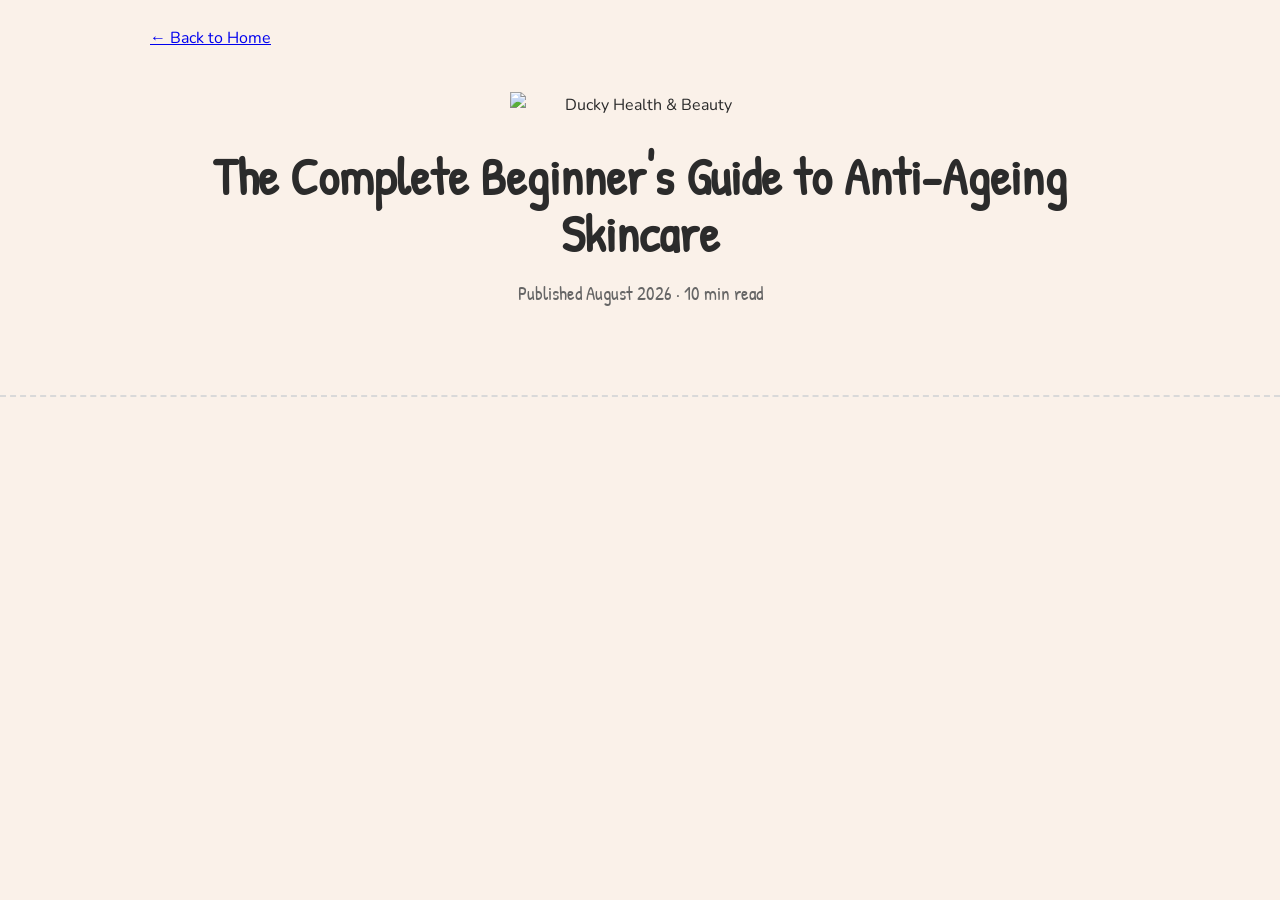
==== articles/anti-ageing-skincare.html @ 44a0ce1e "Create anti-ageing-skincare.html" ====
<!DOCTYPE html>
<html lang="en">

<head>
    <meta charset="UTF-8">
    <meta name="viewport" content="width=device-width, initial-scale=1.0">
    <title>The Complete Beginner's Guide to Anti-Ageing Skincare | Ducky Health & Beauty</title>

    <link rel="stylesheet" href="../css/style.css">
</head>

<body>

<header>

<div class="container">

<a href="../index.html">← Back to Home</a>

<div class="article-header">

<img src="../images/logo.png"
     alt="Ducky Health & Beauty"
     class="hero-logo">

<h1>The Complete Beginner's Guide to Anti-Ageing Skincare</h1>

<p class="article-date">
Published August 2026 · 10 min read
</p>

</div>

</div>

</header>

<main class="container">

<!-- ARTICLE CONTENT GOES HERE -->

</main>

</body>

  </html>
---- css/style.css ----
/* ==================================================
   DUCKY HEALTH & BEAUTY v1.0
================================================== */

@import url('https://fonts.googleapis.com/css2?family=Patrick+Hand&family=Nunito:wght@400;600;700&display=swap');

*{
    margin:0;
    padding:0;
    box-sizing:border-box;
}

body{
    background:#FAF1E9;
    color:#2B2B2B;
    font-family:'Nunito',sans-serif;
    line-height:1.7;

}

.container{
    width:92%;
    max-width:980px;
    margin:auto;
}

header{
    padding:25px 0;
    border-bottom:2px dashed #d9d9d9;
}

nav{
    display:flex;
    justify-content:center;
    align-items:center;
    margin-top:10px;
}

.logo{
    text-align:center;
    margin-bottom:20px;
}

.logo img{
    width:220px;
    max-width:90%;
    height:auto;
    display:block;
    margin:0 auto;

}

.logo a{
    text-decoration:none;
    color:#2B2B2B;
}

nav ul{
    list-style:none;
    display:flex;
    gap:20px;
}

nav a{
    text-decoration:none;
    color:#2B2B2B;
    font-weight:700;
}
.hero-logo{
    width:260px;
    max-width:90%;
    height:auto;
    display:block;
    margin:0 auto 30px;
}
.hero{
    padding:40px 0 60px;
    text-align:center;

}

.hero h1{
    font-family:'Patrick Hand',cursive;
    font-size:3rem;
    line-height:1.1;
    margin-bottom:15px;
}

.hero p{
    max-width:650px;
    font-size:1.05rem;
}
.card{
    border:2px solid #2B2B2B;
    border-radius:18px;
    padding:35px;
    margin:35px 0;
    background:#FFF9F4;
    box-shadow:6px 6px 0 rgba(0,0,0,.08);
}

.card h2{
    font-family:'Patrick Hand',cursive;
    font-size:2rem;
    margin-bottom:18px;
}

.card p,
.card li{
    font-size:1.05rem;
    line-height:1.9;
}

.card p{
    margin-bottom:18px;
}

.card ul{
    padding-left:25px;
}

.card li{
    margin-bottom:12px;
   }

.scribble{
    font-family:'Patrick Hand',cursive;
    font-size:1.1rem;
    color:#7B4DFF;
    margin-bottom:12px;
    transform:rotate(-2deg);
}

.button{
    display:inline-block;
    margin-top:20px;
    padding:12px 20px;
    border:2px solid #2B2B2B;
    border-radius:12px;
    color:#2B2B2B;
    text-decoration:none;
    font-weight:700;
}

.button{
    display:inline-block;
    margin-top:20px;
    padding:12px 20px;
    border:2px solid #2B2B2B;
    border-radius:12px;
    color:#2B2B2B;
    text-decoration:none;
    font-weight:700;
    transition:.2s ease;
}

.button:hover{
    background:#FFF59D;
    transform:translateY(-2px);
}

footer{
    margin-top:70px;
    padding:30px 0;
    text-align:center;
    border-top:2px dashed #d9d9d9;
    font-size:.9rem;
}

/* ==========================================
   ARTICLE PAGE
========================================== */

.article-header{
    text-align:center;
    margin:40px auto 60px;
}

.article-header h1{
    font-family:'Patrick Hand',cursive;
    font-size:3.2rem;
    line-height:1.1;
    margin:20px 0 15px;
}

.article-date{
    font-family:'Patrick Hand',cursive;
    font-size:1.2rem;
    color:#666;
}

.article-header a{
    text-decoration:none;
    color:#2B2B2B;
    font-weight:700;
}

@media(max-width:700px){

nav{
    flex-direction:column;
    gap:15px;
}

nav ul{
    flex-wrap:wrap;
    justify-content:center;
}

.hero h1{
    font-size:2.3rem;
}

}

/* ==========================================
   WEBSITE CHARACTERS
========================================== */

.hero-character{

display:block;

width:220px;

max-width:80%;

margin:25px auto;

transform:rotate(-3deg);

}

/* ==========================================
   ARTICLE CHARACTER
========================================== */

.article-character{

display:block;

width:240px;

max-width:80%;

margin:25px auto;

transform:rotate(-2deg);

   }

/* ==========================================
   DUCKY'S PICK
========================================== */
.ducky-inline{
    width:1.2em;
    height:1.2em;
    object-fit:contain;
    vertical-align:-0.15em;
    margin-right:0.35em;
    display:inline-block;
   }
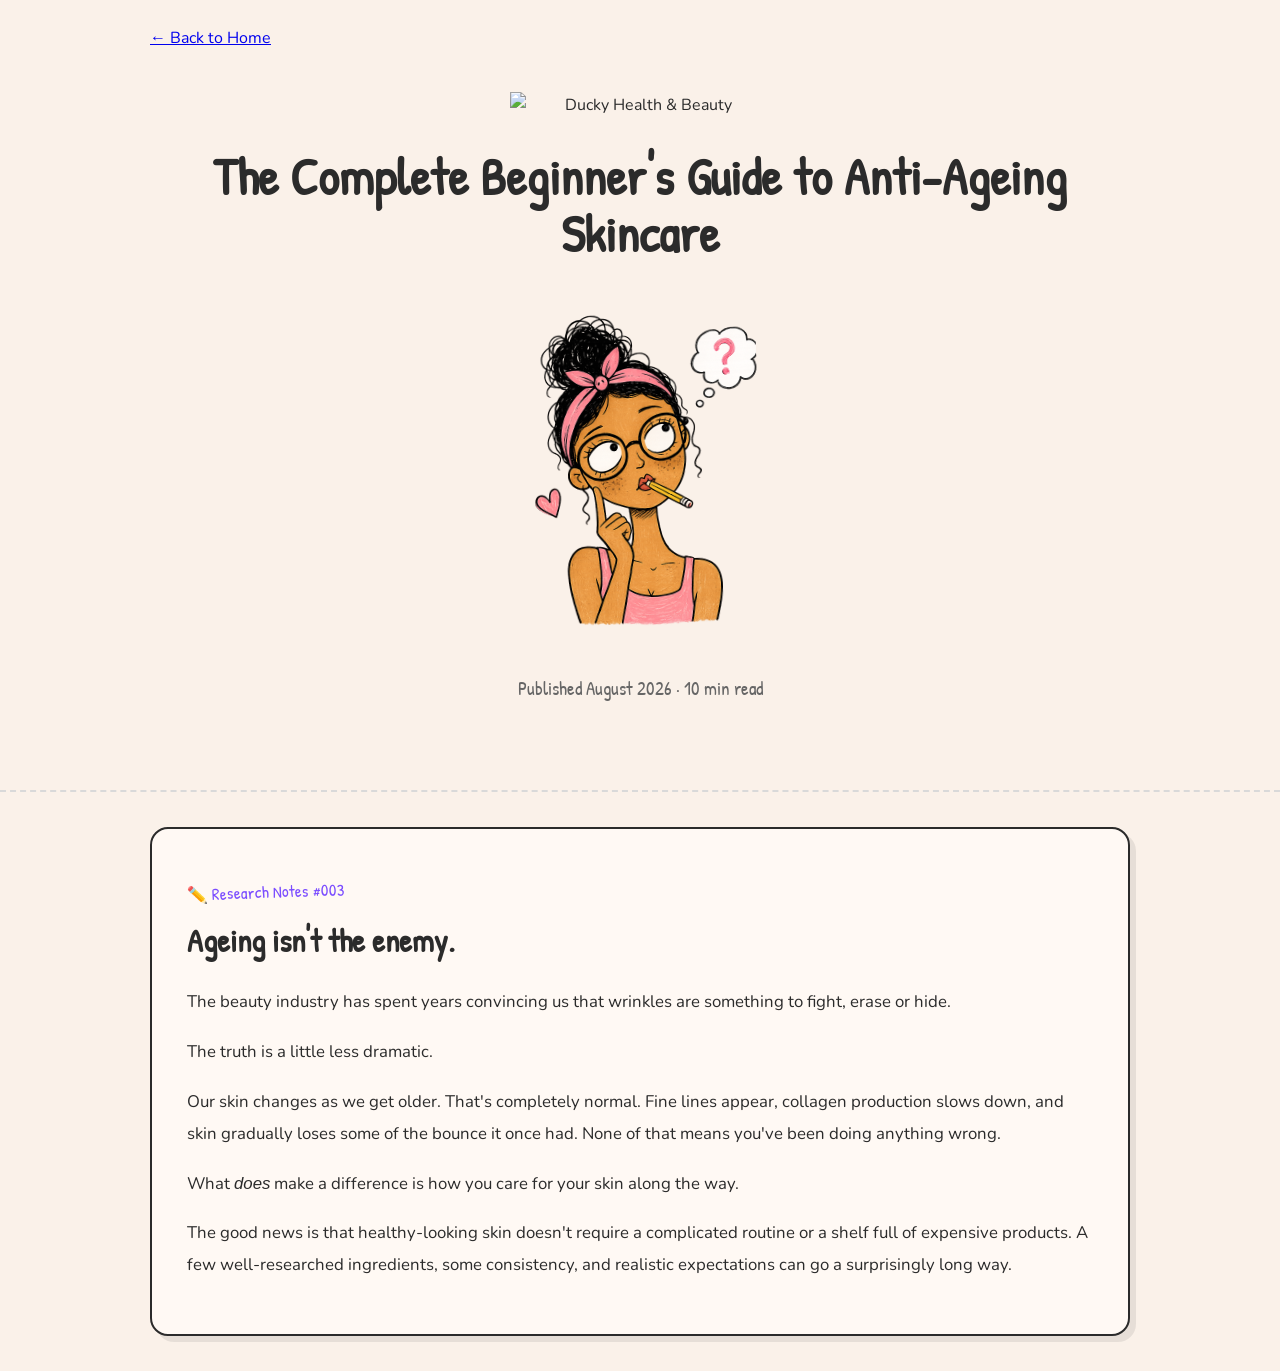
==== commit 39bba2f6: "Update anti-ageing-skincare.html" ====
--- a/articles/anti-ageing-skincare.html
+++ b/articles/anti-ageing-skincare.html
@@ -25,6 +25,10 @@
 
 <h1>The Complete Beginner's Guide to Anti-Ageing Skincare</h1>
 
+<img src="../images/characters/libby-thinking.png"
+     alt="Libby researching anti-ageing skincare"
+     class="article-character">
+
 <p class="article-date">
 Published August 2026 · 10 min read
 </p>
@@ -37,7 +41,35 @@
 
 <main class="container">
 
-<!-- ARTICLE CONTENT GOES HERE -->
+<section class="card">
+
+<p class="scribble">
+✏️ Research Notes #003
+</p>
+
+<h2>Ageing isn't the enemy.</h2>
+
+<p>
+The beauty industry has spent years convincing us that wrinkles are something to fight, erase or hide.
+</p>
+
+<p>
+The truth is a little less dramatic.
+</p>
+
+<p>
+Our skin changes as we get older. That's completely normal. Fine lines appear, collagen production slows down, and skin gradually loses some of the bounce it once had. None of that means you've been doing anything wrong.
+</p>
+
+<p>
+What <em>does</em> make a difference is how you care for your skin along the way.
+</p>
+
+<p>
+The good news is that healthy-looking skin doesn't require a complicated routine or a shelf full of expensive products. A few well-researched ingredients, some consistency, and realistic expectations can go a surprisingly long way.
+</p>
+
+</section>
 
 </main>
 
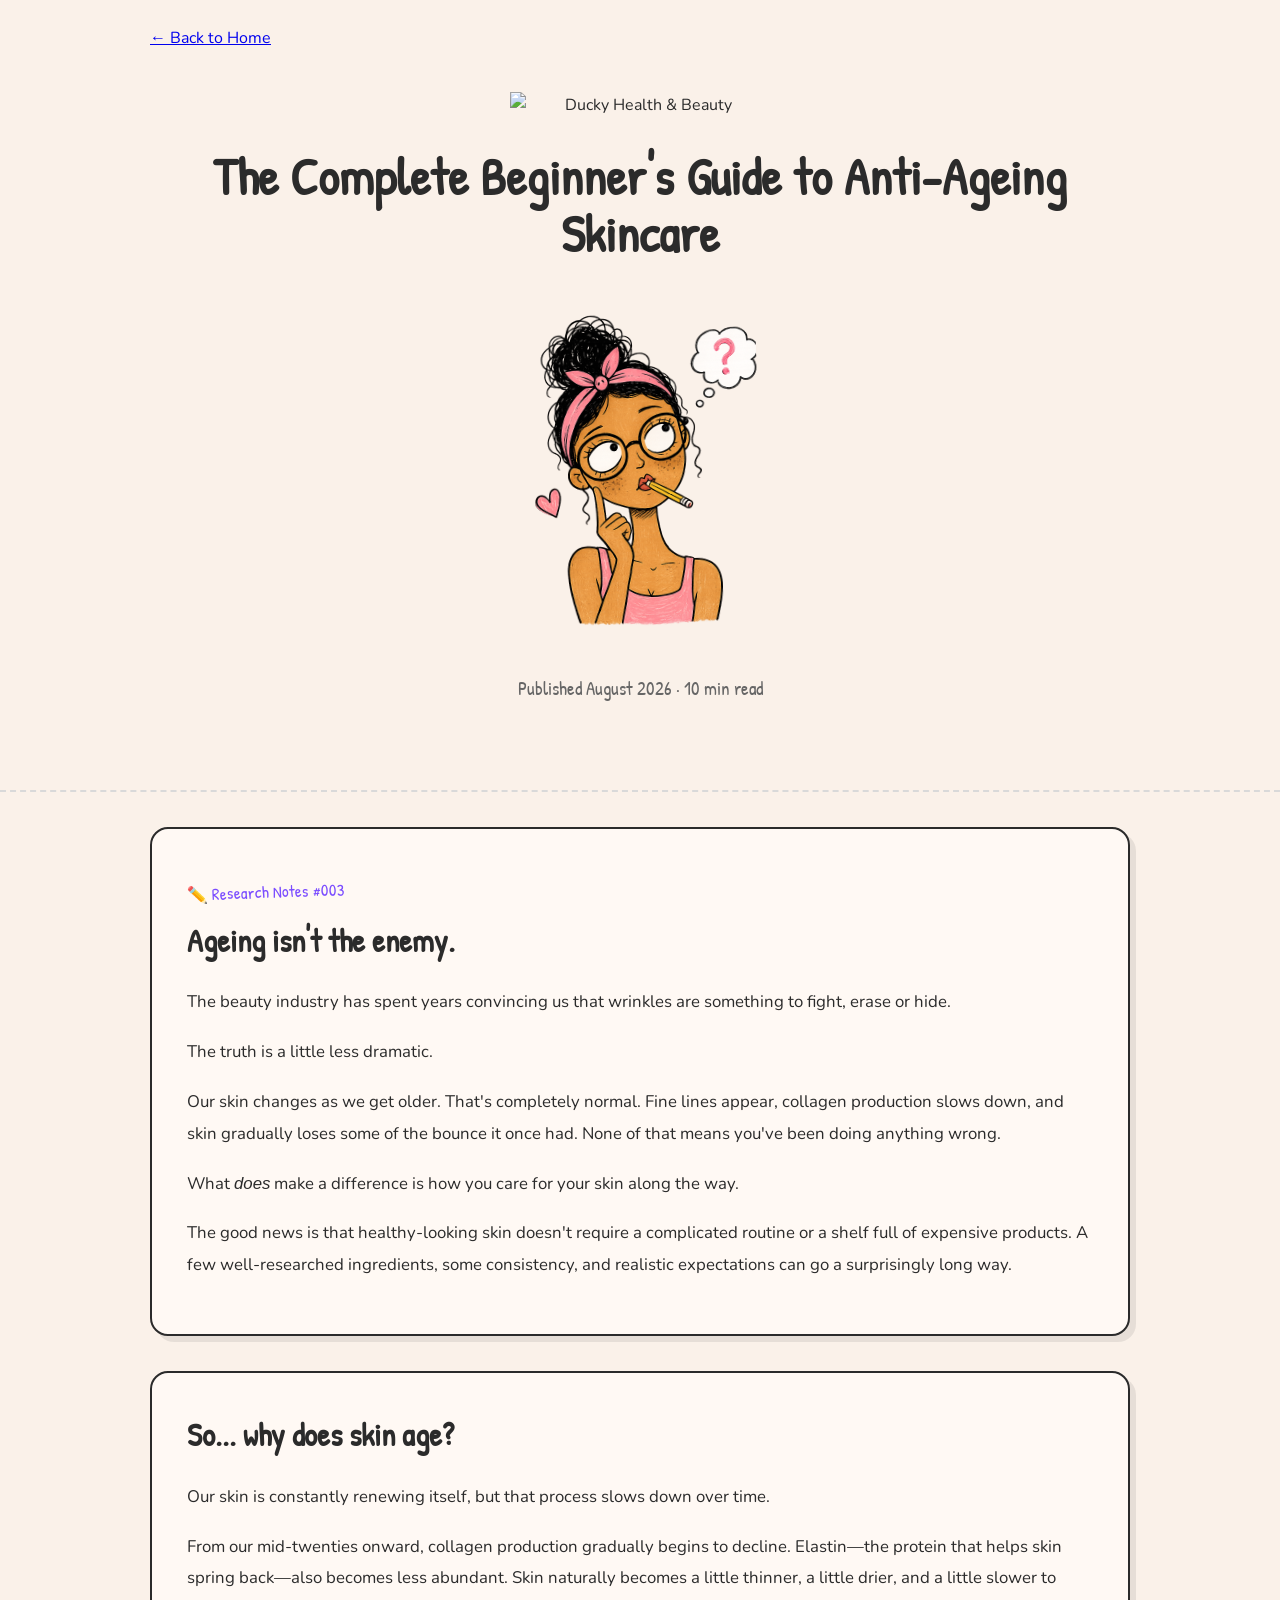
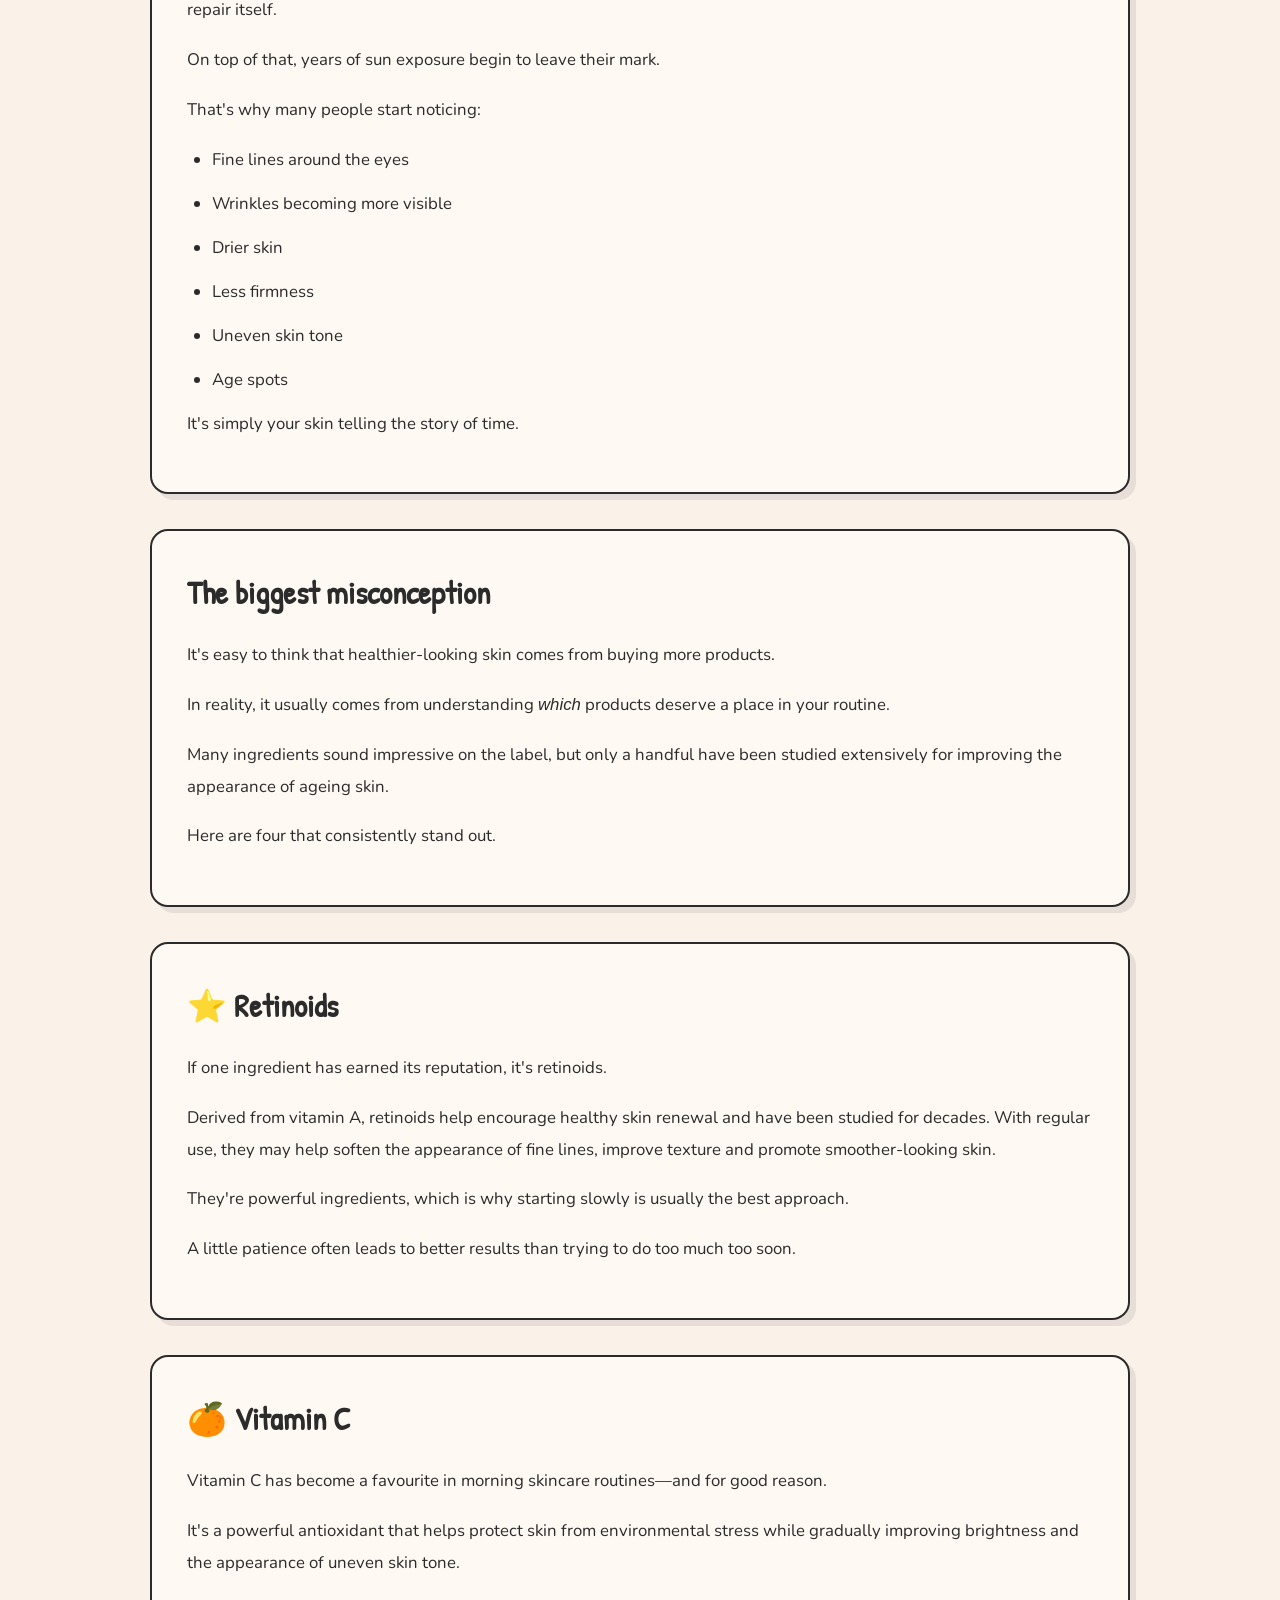
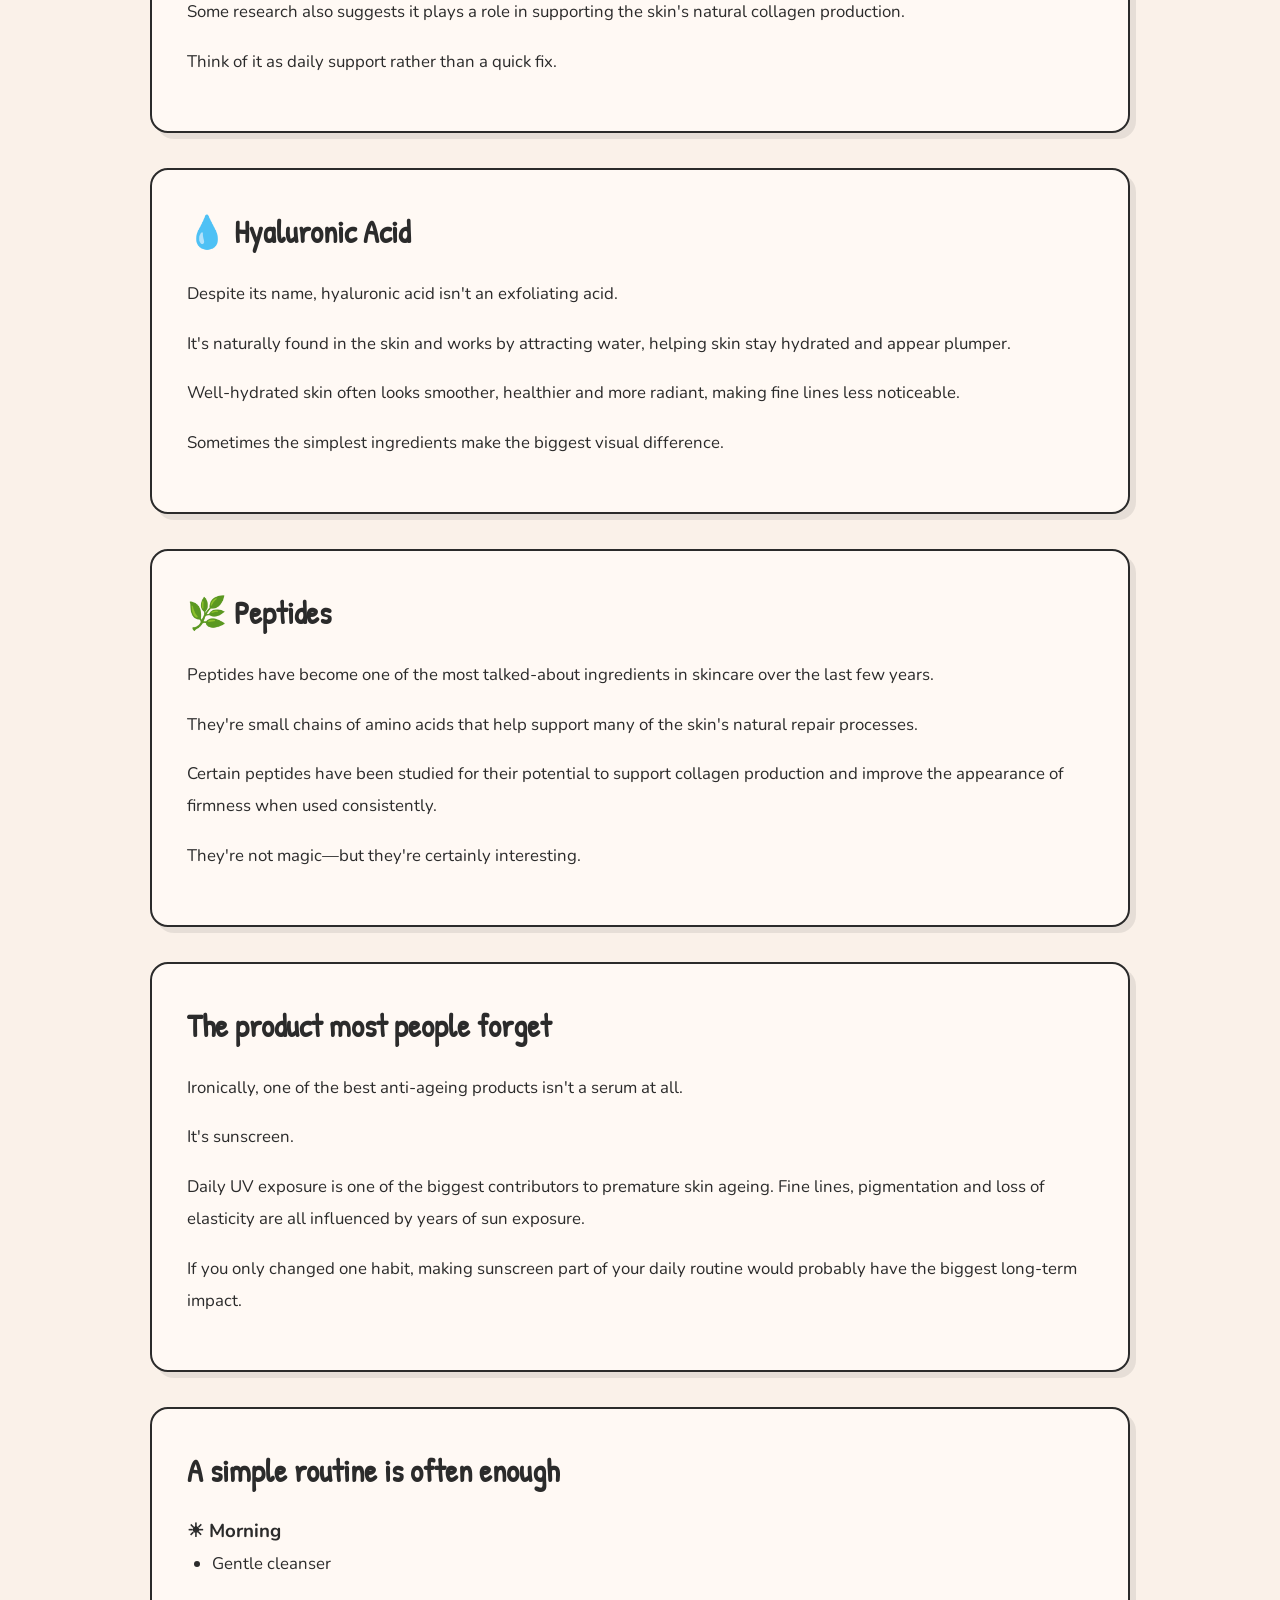
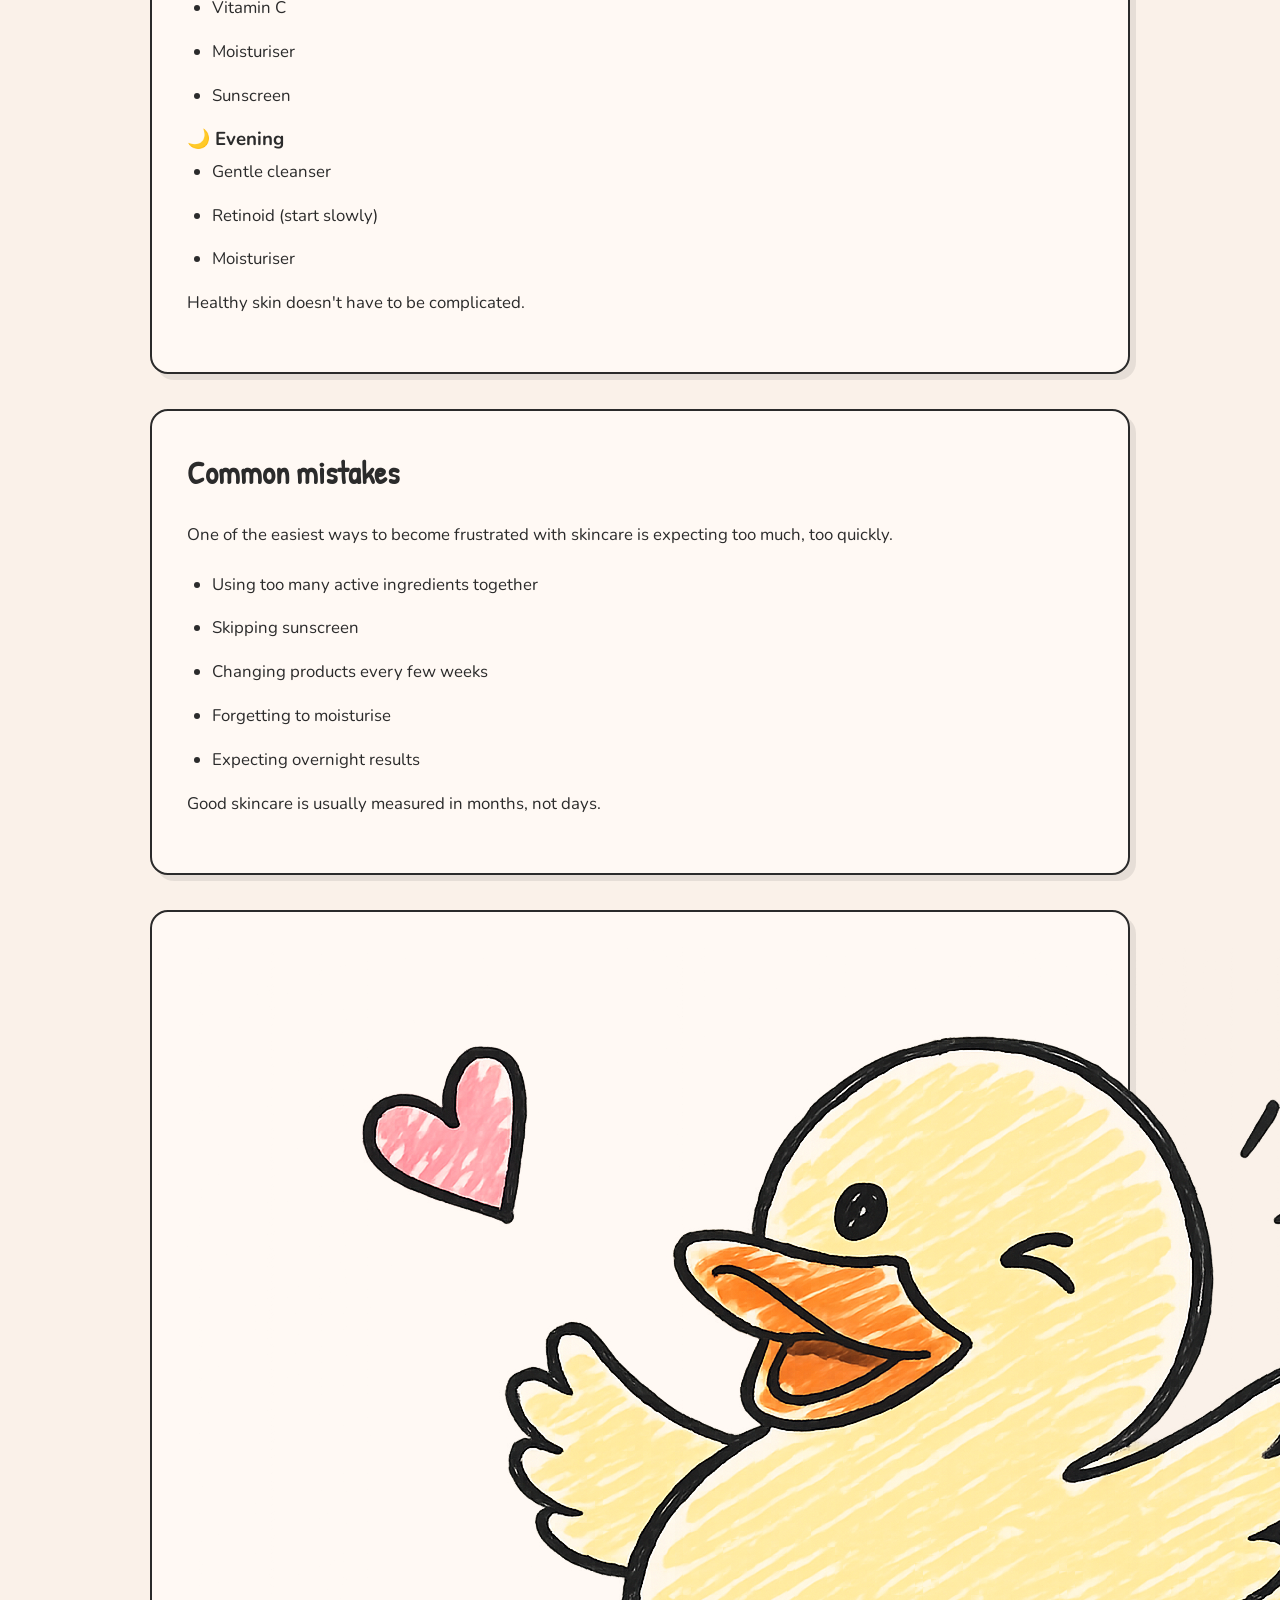
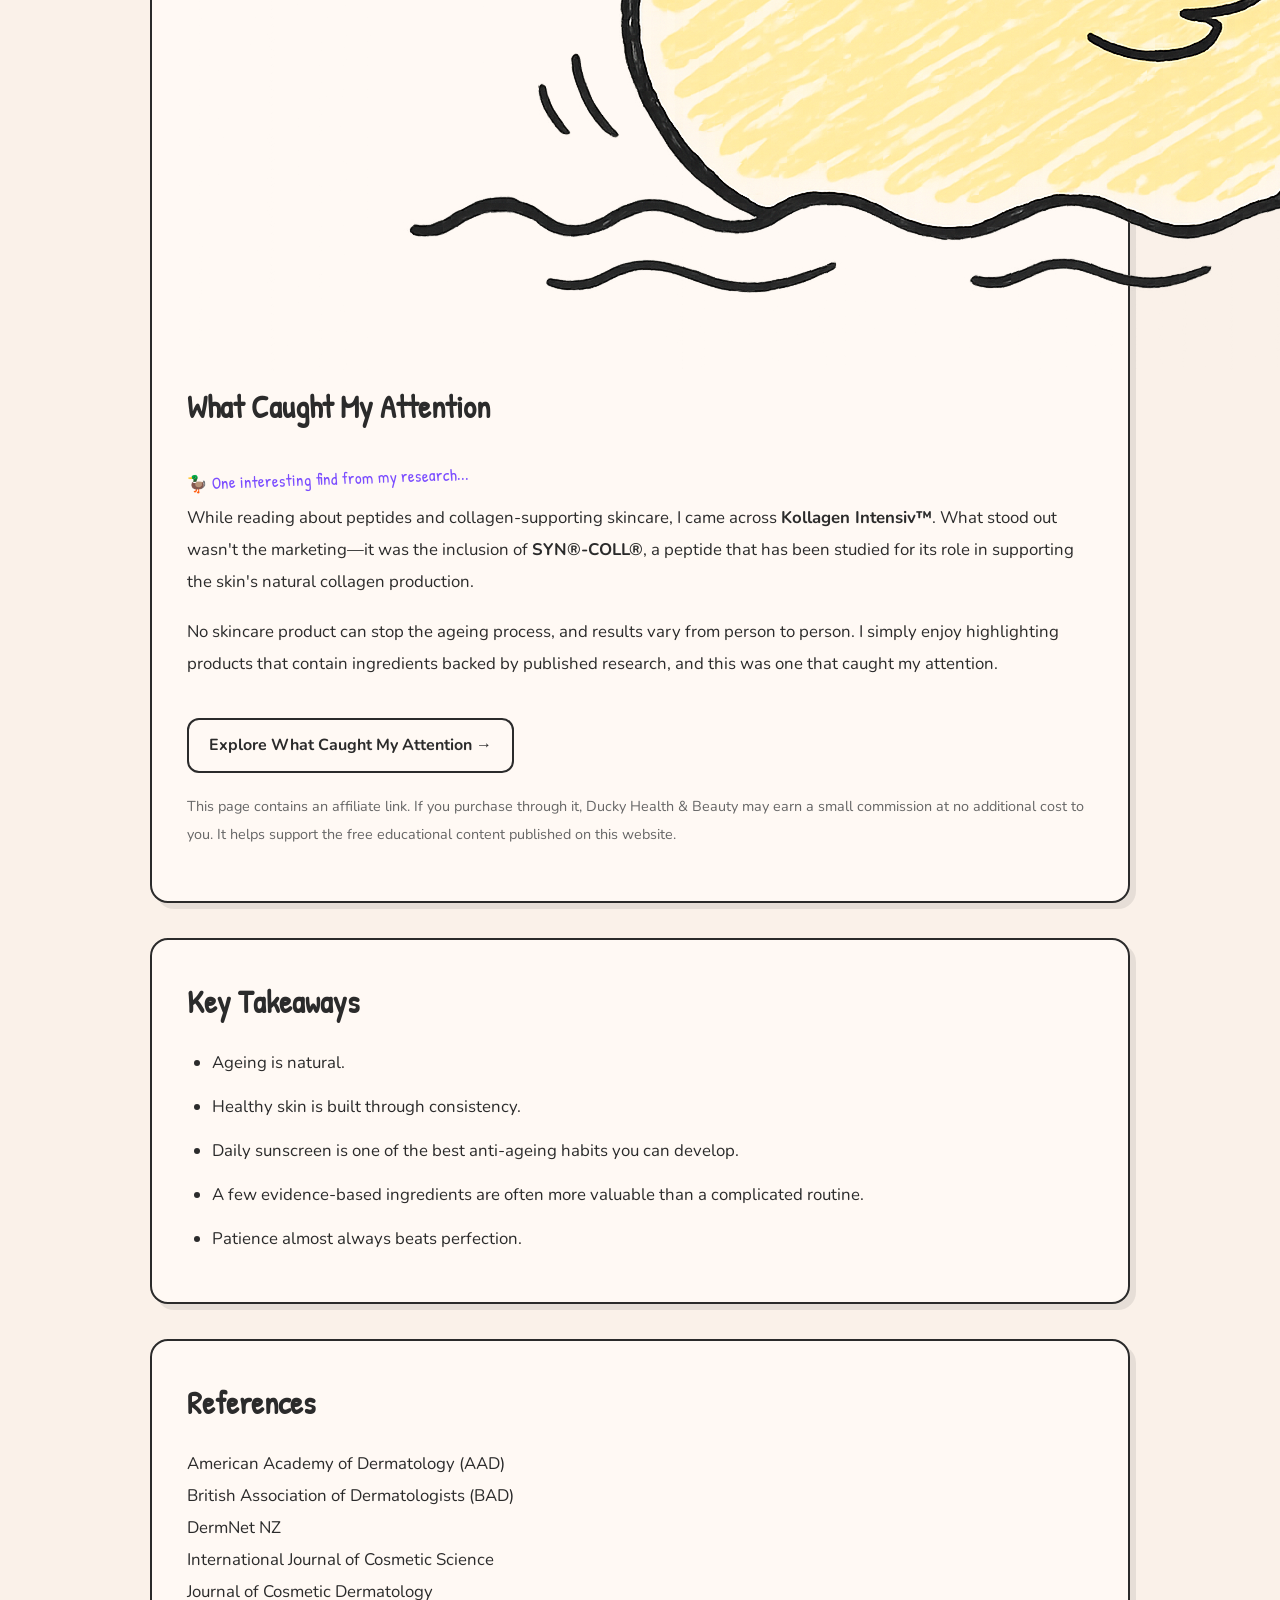
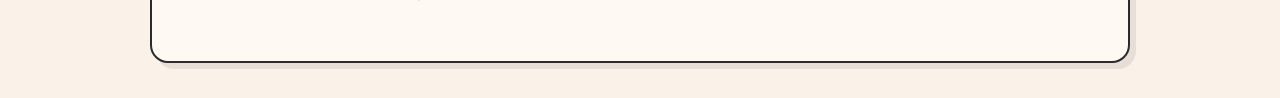
==== commit 27c8b89d: "Update anti-ageing-skincare.html" ====
--- a/articles/anti-ageing-skincare.html
+++ b/articles/anti-ageing-skincare.html
@@ -71,6 +71,321 @@
 
 </section>
 
+<section class="card">
+
+<h2>So... why does skin age?</h2>
+
+<p>
+Our skin is constantly renewing itself, but that process slows down over time.
+</p>
+
+<p>
+From our mid-twenties onward, collagen production gradually begins to decline. Elastin—the protein that helps skin spring back—also becomes less abundant. Skin naturally becomes a little thinner, a little drier, and a little slower to repair itself.
+</p>
+
+<p>
+On top of that, years of sun exposure begin to leave their mark.
+</p>
+
+<p>
+That's why many people start noticing:
+</p>
+
+<ul>
+
+<li>Fine lines around the eyes</li>
+
+<li>Wrinkles becoming more visible</li>
+
+<li>Drier skin</li>
+
+<li>Less firmness</li>
+
+<li>Uneven skin tone</li>
+
+<li>Age spots</li>
+
+</ul>
+
+<p>
+It's simply your skin telling the story of time.
+</p>
+
+</section>
+
+<section class="card">
+
+<h2>The biggest misconception</h2>
+
+<p>
+It's easy to think that healthier-looking skin comes from buying more products.
+</p>
+
+<p>
+In reality, it usually comes from understanding <em>which</em> products deserve a place in your routine.
+</p>
+
+<p>
+Many ingredients sound impressive on the label, but only a handful have been studied extensively for improving the appearance of ageing skin.
+</p>
+
+<p>
+Here are four that consistently stand out.
+</p>
+
+</section>
+
+<section class="card">
+
+<h2>⭐ Retinoids</h2>
+
+<p>
+If one ingredient has earned its reputation, it's retinoids.
+</p>
+
+<p>
+Derived from vitamin A, retinoids help encourage healthy skin renewal and have been studied for decades. With regular use, they may help soften the appearance of fine lines, improve texture and promote smoother-looking skin.
+</p>
+
+<p>
+They're powerful ingredients, which is why starting slowly is usually the best approach.
+</p>
+
+<p>
+A little patience often leads to better results than trying to do too much too soon.
+</p>
+
+</section>
+
+<section class="card">
+
+<h2>🍊 Vitamin C</h2>
+
+<p>
+Vitamin C has become a favourite in morning skincare routines—and for good reason.
+</p>
+
+<p>
+It's a powerful antioxidant that helps protect skin from environmental stress while gradually improving brightness and the appearance of uneven skin tone.
+</p>
+
+<p>
+Some research also suggests it plays a role in supporting the skin's natural collagen production.
+</p>
+
+<p>
+Think of it as daily support rather than a quick fix.
+</p>
+
+</section>
+
+<section class="card">
+
+<h2>💧 Hyaluronic Acid</h2>
+
+<p>
+Despite its name, hyaluronic acid isn't an exfoliating acid.
+</p>
+
+<p>
+It's naturally found in the skin and works by attracting water, helping skin stay hydrated and appear plumper.
+</p>
+
+<p>
+Well-hydrated skin often looks smoother, healthier and more radiant, making fine lines less noticeable.
+</p>
+
+<p>
+Sometimes the simplest ingredients make the biggest visual difference.
+</p>
+
+</section>
+
+ <section class="card">
+
+<h2>🌿 Peptides</h2>
+
+<p>
+Peptides have become one of the most talked-about ingredients in skincare over the last few years.
+</p>
+
+<p>
+They're small chains of amino acids that help support many of the skin's natural repair processes.
+</p>
+
+<p>
+Certain peptides have been studied for their potential to support collagen production and improve the appearance of firmness when used consistently.
+</p>
+
+<p>
+They're not magic—but they're certainly interesting.
+</p>
+
+</section>
+
+<section class="card">
+
+<h2>The product most people forget</h2>
+
+<p>
+Ironically, one of the best anti-ageing products isn't a serum at all.
+</p>
+
+<p>
+It's sunscreen.
+</p>
+
+<p>
+Daily UV exposure is one of the biggest contributors to premature skin ageing. Fine lines, pigmentation and loss of elasticity are all influenced by years of sun exposure.
+</p>
+
+<p>
+If you only changed one habit, making sunscreen part of your daily routine would probably have the biggest long-term impact.
+</p>
+
+</section>
+
+<section class="card">
+
+<h2>A simple routine is often enough</h2>
+
+<h3>☀ Morning</h3>
+
+<ul>
+
+<li>Gentle cleanser</li>
+
+<li>Vitamin C</li>
+
+<li>Moisturiser</li>
+
+<li>Sunscreen</li>
+
+</ul>
+
+<h3>🌙 Evening</h3>
+
+<ul>
+
+<li>Gentle cleanser</li>
+
+<li>Retinoid (start slowly)</li>
+
+<li>Moisturiser</li>
+
+</ul>
+
+<p>
+Healthy skin doesn't have to be complicated.
+</p>
+
+</section>
+
+<section class="card">
+
+<h2>Common mistakes</h2>
+
+<p>
+One of the easiest ways to become frustrated with skincare is expecting too much, too quickly.
+</p>
+
+<ul>
+
+<li>Using too many active ingredients together</li>
+
+<li>Skipping sunscreen</li>
+
+<li>Changing products every few weeks</li>
+
+<li>Forgetting to moisturise</li>
+
+<li>Expecting overnight results</li>
+
+</ul>
+
+<p>
+Good skincare is usually measured in months, not days.
+</p>
+
+</section>
+
+<section class="card">
+
+<div class="ducky-pick-header">
+
+<img src="../images/ducks/ducky-happy.png"
+     alt="Happy Ducky"
+     class="ducky-icon">
+
+<h2>What Caught My Attention</h2>
+
+</div>
+
+<p class="scribble">
+🦆 One interesting find from my research...
+</p>
+
+<p>
+While reading about peptides and collagen-supporting skincare, I came across <strong>Kollagen Intensiv™</strong>. What stood out wasn't the marketing—it was the inclusion of <strong>SYN®-COLL®</strong>, a peptide that has been studied for its role in supporting the skin's natural collagen production.
+</p>
+
+<p>
+No skincare product can stop the ageing process, and results vary from person to person. I simply enjoy highlighting products that contain ingredients backed by published research, and this was one that caught my attention.
+</p>
+
+<a href="https://www.kollagenintensiv.com/ct/990001"
+   class="button"
+   target="_blank"
+   rel="noopener noreferrer">
+Explore What Caught My Attention →
+</a>
+
+<p style="margin-top:20px;font-size:.9rem;color:#666;">
+This page contains an affiliate link. If you purchase through it, Ducky Health & Beauty may earn a small commission at no additional cost to you. It helps support the free educational content published on this website.
+</p>
+
+</section>
+
+<section class="card">
+
+<h2>Key Takeaways</h2>
+
+<ul>
+
+<li>Ageing is natural.</li>
+
+<li>Healthy skin is built through consistency.</li>
+
+<li>Daily sunscreen is one of the best anti-ageing habits you can develop.</li>
+
+<li>A few evidence-based ingredients are often more valuable than a complicated routine.</li>
+
+<li>Patience almost always beats perfection.</li>
+
+</ul>
+
+</section>
+
+<section class="card">
+
+<h2>References</h2>
+
+<p>
+
+American Academy of Dermatology (AAD)<br>
+
+British Association of Dermatologists (BAD)<br>
+
+DermNet NZ<br>
+
+International Journal of Cosmetic Science<br>
+
+Journal of Cosmetic Dermatology
+
+</p>
+
+</section> 
+    
 </main>
 
 </body>
